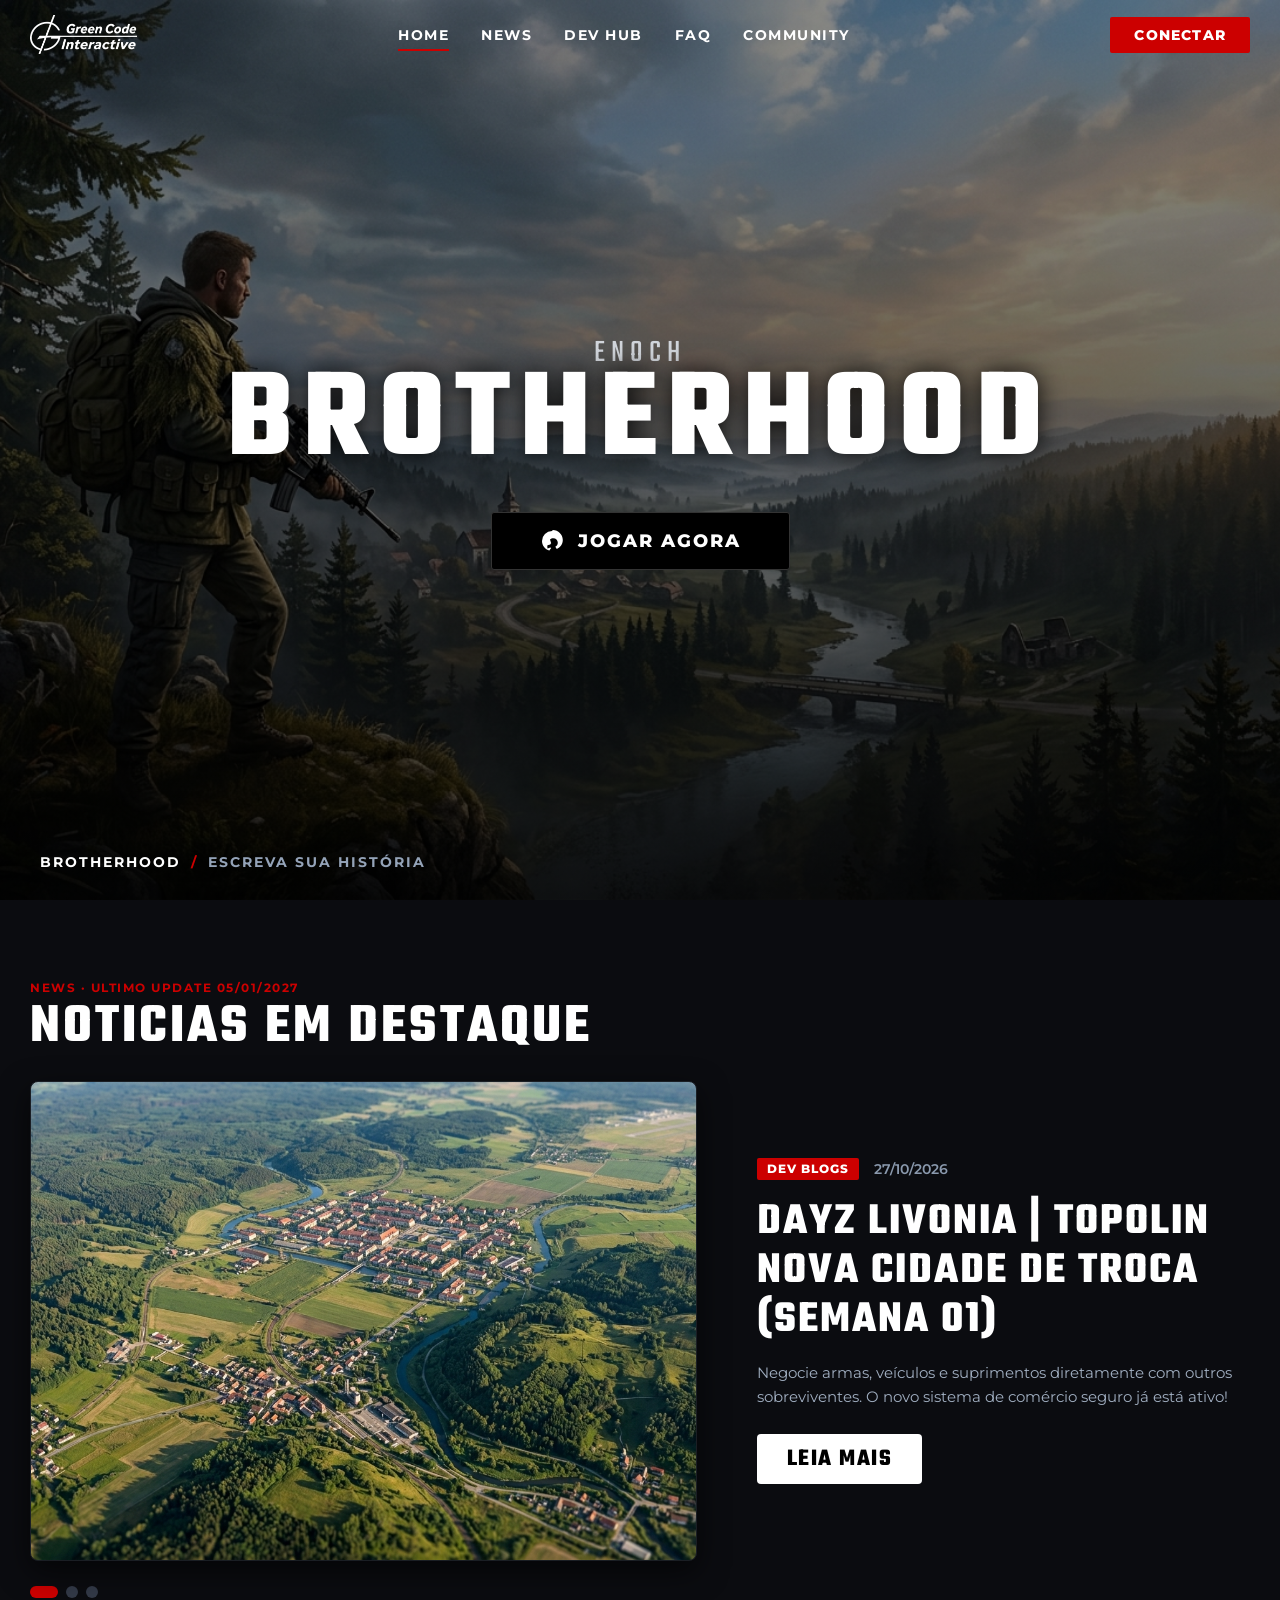
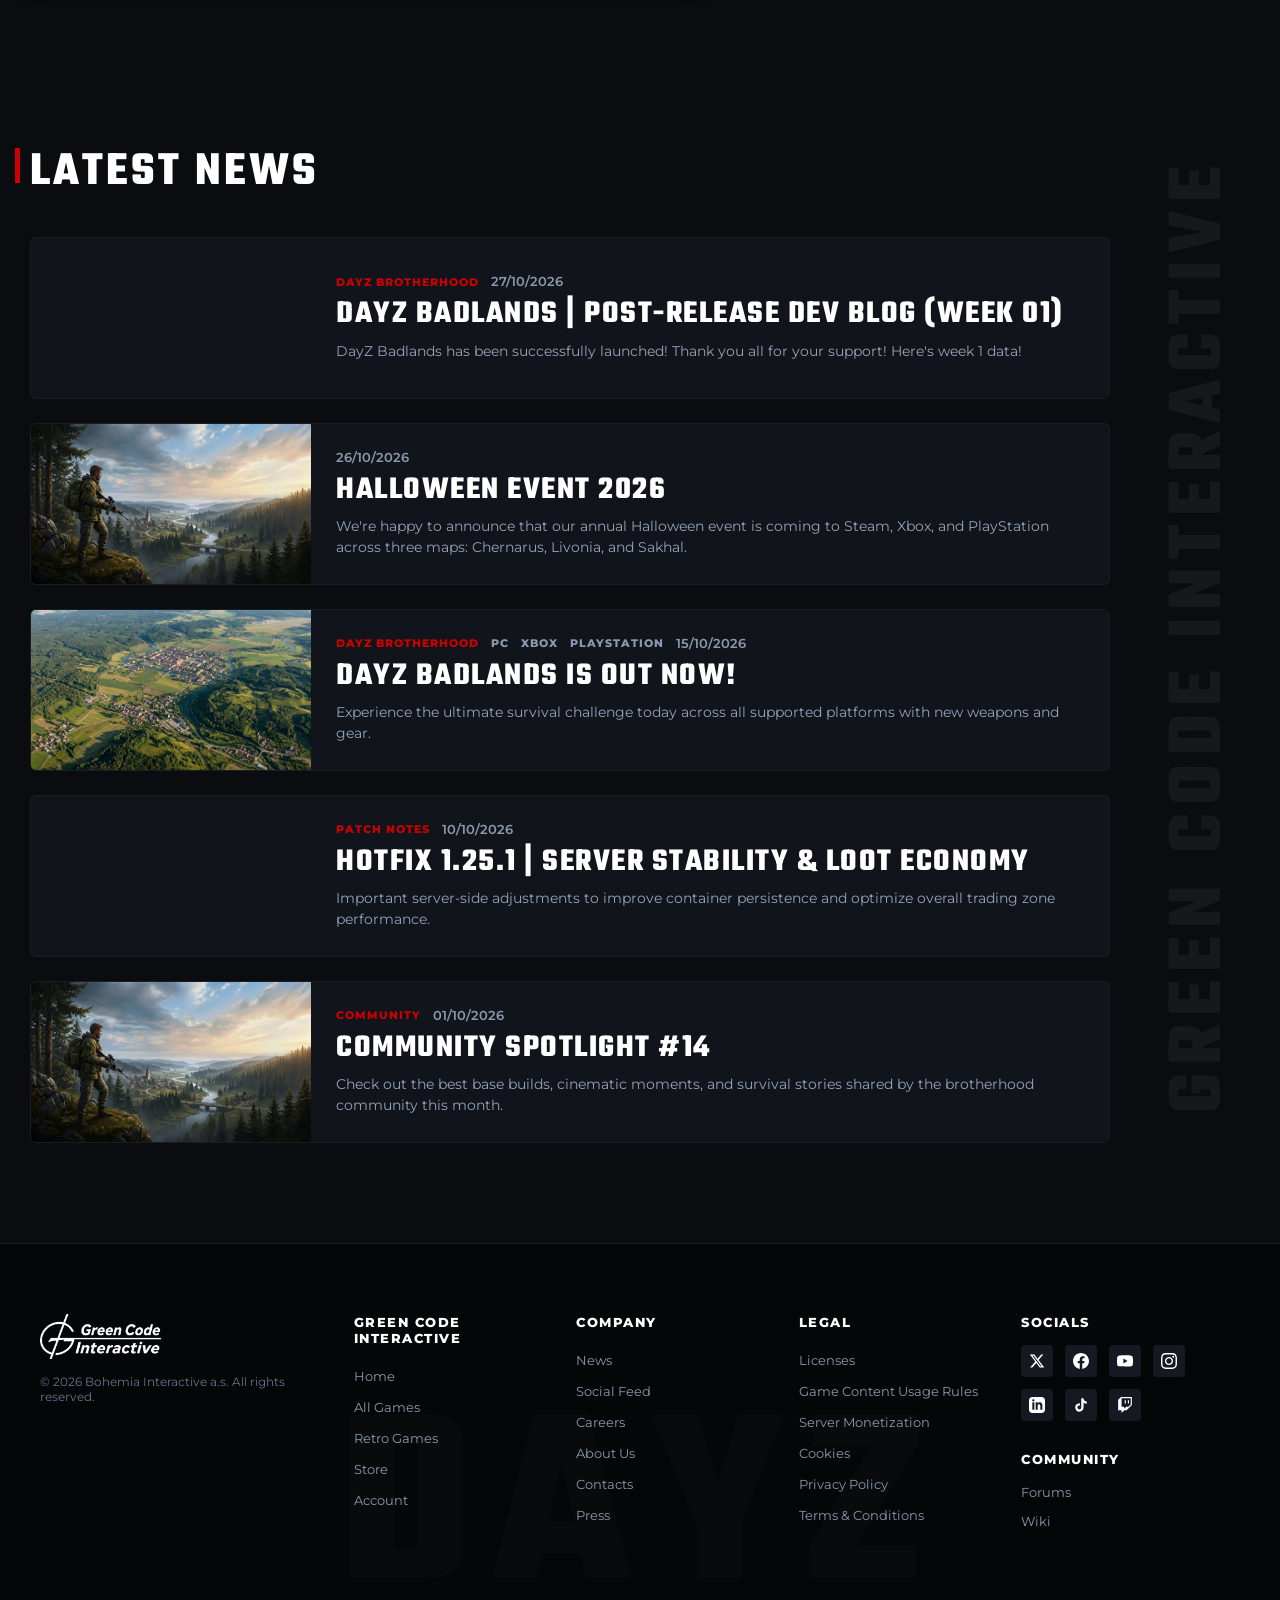
==== index.html @ 4603dbe8 "feat: estrutura inicial do site da Green Code Interactive" ====
<!DOCTYPE html>
<html lang="pt-BR">
<head>
    <meta charset="UTF-8">
    <meta name="viewport" content="width=device-width, initial-scale=1.0">
    <title>Green Code Interactive - Modern DayZ Experience</title>
    <!-- Fontes Google -->
    <link rel="preconnect" href="https://fonts.googleapis.com">
    <link rel="preconnect" href="https://fonts.gstatic.com" crossorigin>
    <link href="https://fonts.googleapis.com/css2?family=Teko:wght@500;700&family=Montserrat:wght@600;700;800&display=swap" rel="stylesheet">
    
    <!-- CSS Principal -->
    <link rel="stylesheet" href="style.css">
    
    <!-- Script da Navbar -->
    <script src="navbar.js" defer></script>
</head>
<body>

    <!-- Navbar Fixa Transparente no Topo -->
    <header class="main-header" id="navbar">
        <div class="header-container">
            <!-- Esquerda: Logo da Green Code -->
            <div class="header-brand">
                <a href="index.html">
                    <img src="assets/logo.png" alt="Green Code Interactive" class="nav-logo">
                </a>
            </div>

            <!-- Centro: Links de Navegação -->
            <nav class="header-nav">
                <ul class="nav-menu">
                    <li><a href="index.html" class="active">HOME</a></li>
                    <li><a href="#news">NEWS</a></li>
                    <li><a href="#devhub">DEV HUB</a></li>
                    <li><a href="#faq">FAQ</a></li>
                    <li><a href="#community">COMMUNITY</a></li>
                </ul>
            </nav>

            <!-- Direita: Botão Principal de Ação -->
            <div class="header-action">
                <a href="#connect" class="btn-top-buy">CONECTAR</a>
            </div>
        </div>
    </header>

    <!-- Hero Section Principal -->
    <section class="hero-section">
        <div class="hero-overlay"></div>
        
        <div class="hero-container-content">
            <!-- Título / Marca Central do Servidor -->
            <div class="hero-branding-center">
                <span class="hero-sub">ENOCH</span>
                <h1 class="hero-main-title">BROTHERHOOD</h1>
            </div>

            <!-- Botão de Conectar Central com Ícone da Steam/Discord -->
            <div class="hero-action-center">
                <a href="https://discord.gg" target="_blank" class="btn-hero-connect">
                    <svg class="steam-icon" viewBox="0 0 24 24">
                        <path d="M12 2A10 10 0 0 0 2 12c0 4.6 3.1 8.5 7.4 9.6l1.8-2.5c-.3-.1-.6-.3-.9-.5l-2.7.8c-.2-.6-.3-1.2-.3-1.8 0-.4.1-.9.2-1.3l2.8-.8c.2-.5.5-.9.9-1.2l-1.2-3.8c.8-.8 2-1.3 3.3-1.3 2.5 0 4.5 2 4.5 4.5 0 1.8-1 3.3-2.5 4.1l1.5 2.2c3.5-1.5 6-5 6-9 0-5.5-4.5-10-10-10z"/>
                    </svg>
                    JOGAR AGORA
                </a>
            </div>
        </div>

        <!-- Rodapé do Banner com Slogan -->
        <div class="hero-footer-bar">
            <div class="brand-tagline">
                <span class="tag-title">BROTHERHOOD</span>
                <span class="tag-slash">/</span>
                <span class="tag-desc">ESCREVA SUA HISTÓRIA</span>
            </div>
        </div>
    </section>

    <!-- Seção Featured News (Notícias em Destaque) -->
    <section class="featured-news-section" id="news">
        <div class="featured-news-container">
            <!-- Cabeçalho da Seção -->
            <div class="news-section-header">
                <span class="news-sub-tag">NEWS · ULTIMO UPDATE 05/01/2027</span>
                <h2 class="news-main-heading">NOTICIAS EM DESTAQUE</h2>
            </div>

            <!-- Grid do Card Principal -->
            <div class="featured-card-wrapper">
                <!-- Imagem em Destaque (Esquerda) limpa, sem botões de setas -->
                <div class="featured-media-card" style="background-image: url('assets/topolin.jpg');"></div>

                <!-- Detalhes do Post (Lado Direito) -->
                <div class="featured-info-card">
                    <div class="info-meta">
                        <span class="category-badge">DEV BLOGS</span>
                        <span class="post-date">27/10/2026</span>
                    </div>

                    <h3 class="post-title">DAYZ LIVONIA | TOPOLIN NOVA CIDADE DE TROCA (SEMANA 01)</h3>
                    
                    <p class="post-excerpt">
                        Negocie armas, veículos e suprimentos diretamente com outros sobreviventes. O novo sistema de comércio seguro já está ativo!
                    </p>

                    <a href="#" class="btn-read-more">LEIA MAIS</a>
                </div>
            </div>

            <!-- Paginação do Carrossel (Dots) -->
            <div class="carousel-dots">
                <span class="dot active"></span>
                <span class="dot"></span>
                <span class="dot"></span>
            </div>
        </div>
    </section>

    <!-- Seção Latest News (5 Updates com Título Lateral) -->
    <section class="latest-news-section">
        <div class="latest-news-layout">
            <!-- Coluna Esquerda: Lista de 5 Updates -->
            <div class="latest-news-content">
                <h2 class="latest-news-heading">LATEST NEWS</h2>

                <div class="updates-list">
                    <!-- Update 1 -->
                    <div class="update-card">
                        <div class="update-thumb" style="background-image: url('assets/news-featured.jpg');"></div>
                        <div class="update-info">
                            <div class="update-meta-top">
                                <span class="update-tag red">DAYZ BROTHERHOOD</span>
                                <span class="update-date">27/10/2026</span>
                            </div>
                            <h3 class="update-title">DAYZ BADLANDS | POST-RELEASE DEV BLOG (WEEK 01)</h3>
                            <p class="update-desc">DayZ Badlands has been successfully launched! Thank you all for your support! Here's week 1 data!</p>
                        </div>
                    </div>

                    <!-- Update 2 -->
                    <div class="update-card">
                        <div class="update-thumb" style="background-image: url('assets/enoch.jpg');"></div>
                        <div class="update-info">
                            <div class="update-meta-top">
                                <span class="update-date">26/10/2026</span>
                            </div>
                            <h3 class="update-title">HALLOWEEN EVENT 2026</h3>
                            <p class="update-desc">We're happy to announce that our annual Halloween event is coming to Steam, Xbox, and PlayStation across three maps: Chernarus, Livonia, and Sakhal.</p>
                        </div>
                    </div>

                    <!-- Update 3 -->
                    <div class="update-card">
                        <div class="update-thumb" style="background-image: url('assets/topolin.jpg');"></div>
                        <div class="update-info">
                            <div class="update-meta-top">
                                <span class="update-tag red">DAYZ BROTHERHOOD</span>
                                <span class="update-tag">PC</span>
                                <span class="update-tag">XBOX</span>
                                <span class="update-tag">PLAYSTATION</span>
                                <span class="update-date">15/10/2026</span>
                            </div>
                            <h3 class="update-title">DAYZ BADLANDS IS OUT NOW!</h3>
                            <p class="update-desc">Experience the ultimate survival challenge today across all supported platforms with new weapons and gear.</p>
                        </div>
                    </div>

                    <!-- Update 4 -->
                    <div class="update-card">
                        <div class="update-thumb" style="background-image: url('assets/news-featured.jpg');"></div>
                        <div class="update-info">
                            <div class="update-meta-top">
                                <span class="update-tag red">PATCH NOTES</span>
                                <span class="update-date">10/10/2026</span>
                            </div>
                            <h3 class="update-title">HOTFIX 1.25.1 | SERVER STABILITY & LOOT ECONOMY</h3>
                            <p class="update-desc">Important server-side adjustments to improve container persistence and optimize overall trading zone performance.</p>
                        </div>
                    </div>

                    <!-- Update 5 -->
                    <div class="update-card">
                        <div class="update-thumb" style="background-image: url('assets/enoch.jpg');"></div>
                        <div class="update-info">
                            <div class="update-meta-top">
                                <span class="update-tag red">COMMUNITY</span>
                                <span class="update-date">01/10/2026</span>
                            </div>
                            <h3 class="update-title">COMMUNITY SPOTLIGHT #14</h3>
                            <p class="update-desc">Check out the best base builds, cinematic moments, and survival stories shared by the brotherhood community this month.</p>
                        </div>
                    </div>
                </div>
            </div>

            <!-- Coluna Direita: Título Vertical "DAYZ NEWS" -->
            <div class="latest-news-sidebar">
                <span class="vertical-title">GREEN CODE INTERACTIVE</span>
            </div>
        </div>
    </section>

    <!-- Rodapé (Footer) -->
    <footer class="site-footer">
        <div class="footer-container">
            <!-- Esquerda: Logo da Green Code / Copyright / UE -->
            <div class="footer-brand-col">
                <div class="footer-logo-wrap">
                    <a href="index.html">
                        <img src="assets/logo.png" alt="Green Code Interactive" class="footer-logo">
                    </a>
                </div>
                <p class="footer-copyright">© 2026 Bohemia Interactive a.s. All rights reserved.</p>
                
                
            </div>

            <!-- Colunas de Links -->
            <div class="footer-links-col">
                <h4>GREEN CODE INTERACTIVE</h4>
                <ul>
                    <li><a href="#">Home</a></li>
                    <li><a href="#">All Games</a></li>
                    <li><a href="#">Retro Games</a></li>
                    <li><a href="#">Store</a></li>
                    <li><a href="#">Account</a></li>
                </ul>
            </div>

            <div class="footer-links-col">
                <h4>COMPANY</h4>
                <ul>
                    <li><a href="#">News</a></li>
                    <li><a href="#">Social Feed</a></li>
                    <li><a href="#">Careers</a></li>
                    <li><a href="#">About Us</a></li>
                    <li><a href="#">Contacts</a></li>
                    <li><a href="#">Press</a></li>
                </ul>
            </div>

            <div class="footer-links-col">
                <h4>LEGAL</h4>
                <ul>
                    <li><a href="#">Licenses</a></li>
                    <li><a href="#">Game Content Usage Rules</a></li>
                    <li><a href="#">Server Monetization</a></li>
                    <li><a href="#">Cookies</a></li>
                    <li><a href="#">Privacy Policy</a></li>
                    <li><a href="#">Terms & Conditions</a></li>
                </ul>
            </div>

            <!-- Coluna Direita: Redes Sociais e Comunidade -->
            <div class="footer-social-col">
                <div class="social-group">
                    <h4>SOCIALS</h4>
                    <div class="social-icons">
                        <!-- X / Twitter -->
                        <a href="#" aria-label="X"><svg viewBox="0 0 24 24"><path d="M18.244 2.25h3.308l-7.227 8.26 8.502 11.24H16.17l-5.214-6.817L4.99 21.75H1.68l7.73-8.835L1.254 2.25H8.08l4.713 6.231zm-1.161 17.52h1.833L7.084 4.126H5.117z"/></svg></a>
                        <!-- Facebook -->
                        <a href="#" aria-label="Facebook"><svg viewBox="0 0 24 24"><path d="M24 12.073c0-6.627-5.373-12-12-12s-12 5.373-12 12c0 5.99 4.388 10.954 10.125 11.854v-8.385H7.078v-3.47h3.047V9.43c0-3.007 1.792-4.669 4.533-4.669 1.312 0 2.686.235 2.686.235v2.953H15.83c-1.491 0-1.956.925-1.956 1.874v2.25h3.328l-.532 3.47h-2.796v8.385C19.612 23.027 24 18.062 24 12.073z"/></svg></a>
                        <!-- YouTube -->
                        <a href="#" aria-label="YouTube"><svg viewBox="0 0 24 24"><path d="M23.498 6.186a3.016 3.016 0 0 0-2.122-2.136C19.505 3.545 12 3.545 12 3.545s-7.505 0-9.377.505A3.017 3.017 0 0 0 .502 6.186C0 8.07 0 12 0 12s0 3.93.502 5.814a3.016 3.016 0 0 0 2.122 2.136c1.871.505 9.376.505 9.376.505s7.505 0 9.377-.505a3.015 3.015 0 0 0 2.122-2.136C24 15.93 24 12 24 12s0-3.93-.502-5.814zM9.545 15.568V8.432L15.818 12l-6.273 3.568z"/></svg></a>
                        <!-- Instagram -->
                        <a href="#" aria-label="Instagram"><svg viewBox="0 0 24 24"><path d="M12 2.163c3.204 0 3.584.012 4.85.07 3.252.148 4.771 1.691 4.919 4.919.058 1.265.069 1.645.069 4.849 0 3.205-.012 3.584-.069 4.849-.149 3.225-1.664 4.771-4.919 4.919-1.266.058-1.644.07-4.85.07-3.204 0-3.584-.012-4.849-.07-3.26-.149-4.771-1.699-4.919-4.92-.058-1.265-.07-1.644-.07-4.849 0-3.204.013-3.583.07-4.849.149-3.227 1.664-4.771 4.919-4.919 1.266-.057 1.645-.069 4.849-.069zm0-2.163c-3.259 0-3.667.014-4.947.072-4.358.2-6.78 2.618-6.98 6.98-.059 1.281-.073 1.689-.073 4.948 0 3.259.014 3.668.072 4.948.2 4.358 2.618 6.78 6.98 6.98 1.281.058 1.689.072 4.948.072 3.259 0 3.668-.014 4.948-.072 4.354-.2 6.782-2.618 6.979-6.98.059-1.28.073-1.689.073-4.948 0-3.259-.014-3.667-.072-4.947-.196-4.354-2.617-6.78-6.979-6.98-1.281-.059-1.69-.073-4.949-.073zm0 5.838c-3.403 0-6.162 2.759-6.162 6.162s2.759 6.163 6.162 6.163 6.162-2.759 6.162-6.163c0-3.403-2.759-6.162-6.162-6.162zm0 10.162c-2.209 0-4-1.79-4-4 0-2.209 1.791-4 4-4s4 1.791 4 4c0 2.21-1.791 4-4 4zm6.406-11.845c-.796 0-1.441.645-1.441 1.44s.645 1.44 1.441 1.44c.795 0 1.439-.645 1.439-1.44s-.644-1.44-1.439-1.44z"/></svg></a>
                        <!-- LinkedIn -->
                        <a href="#" aria-label="LinkedIn"><svg viewBox="0 0 24 24"><path d="M19 0h-14c-2.761 0-5 2.239-5 5v14c0 2.761 2.239 5 5 5h14c2.762 0 5-2.239 5-5v-14c0-2.761-2.238-5-5-5zm-11 19h-3v-11h3v11zm-1.5-12.268c-.966 0-1.75-.79-1.75-1.764s.784-1.764 1.75-1.764 1.75.79 1.75 1.764-.783 1.764-1.75 1.764zm13.5 12.268h-3v-5.604c0-3.368-4-3.113-4 0v5.604h-3v-11h3v1.765c1.396-2.586 7-2.777 7 2.476v6.759z"/></svg></a>
                        <!-- TikTok -->
                        <a href="#" aria-label="TikTok"><svg viewBox="0 0 24 24"><path d="M19.59 6.69a4.83 4.83 0 0 1-3.77-4.25V2h-3.45v13.67a2.89 2.89 0 0 1-5.2 1.74 2.89 2.89 0 0 1 2.31-4.64 2.93 2.93 0 0 1 .88.13V9.4a6.84 6.84 0 0 0-1-.05A6.33 6.33 0 0 0 5 20.1a6.34 6.34 0 0 0 10.86-4.43v-7a8.16 8.16 0 0 0 4.77 1.52v-3.4a4.85 4.85 0 0 1-1-.1z"/></svg></a>
                        <!-- Twitch -->
                        <a href="#" aria-label="Twitch"><svg viewBox="0 0 24 24"><path d="M11.571 4.714h1.715v5.143H11.57zm4.714 0H18v5.143h-1.714zM6 0L1.714 4.286v15.428h5.143V24l4.286-4.286h3.428L22.286 12V0zm14.571 11.143l-3.428 3.428h-3.428l-3 3v-3H6.857V1.714h13.714Z"/></svg></a>
                    </div>
                </div>

                <div class="community-group">
                    <h4>COMMUNITY</h4>
                    <ul>
                        <li><a href="#">Forums</a></li>
                        <li><a href="#">Wiki</a></li>
                    </ul>
                </div>
            </div>
        </div>

        <!-- Marca d'água grande "DAYZ" ao fundo do footer -->
        <div class="footer-dayz-watermark">DAYZ</div>
    </footer>

</body>
</html>
---- style.css ----
* {
    margin: 0;
    padding: 0;
    box-sizing: border-box;
}

body, html {
    width: 100%;
    min-height: 100vh;
    font-family: 'Montserrat', sans-serif;
    background-color: #0b0c10;
    color: #ffffff;
    scroll-behavior: smooth;
}

/* --- NAVBAR FIXA NO TOPO --- */
.main-header {
    position: fixed;
    top: 0;
    left: 0;
    width: 100%;
    height: 70px;
    z-index: 1000;
    background-color: transparent;
    border-bottom: 1px solid transparent;
    transition: background-color 0.3s ease, box-shadow 0.3s ease, border-color 0.3s ease;
}

.main-header.scrolled {
    background-color: #0b0c10 !important;
    box-shadow: 0 4px 20px rgba(0, 0, 0, 0.9);
    border-bottom-color: #1a1e24;
}

.header-container {
    max-width: 1650px;
    height: 100%;
    margin: 0 auto;
    padding: 0 30px;
    display: flex;
    justify-content: space-between;
    align-items: center;
}

.header-brand .nav-logo {
    height: 40px;
    width: auto;
    object-fit: contain;
    filter: brightness(0) invert(1);
    display: block;
}

.header-nav .nav-menu {
    display: flex;
    align-items: center;
    gap: 32px;
    list-style: none;
}

.header-nav a {
    color: #ffffff;
    text-decoration: none;
    font-size: 0.85rem;
    font-weight: 700;
    letter-spacing: 1.5px;
    text-transform: uppercase;
    position: relative;
    padding: 8px 0;
    transition: opacity 0.2s ease;
}

.header-nav a::after {
    content: '';
    position: absolute;
    bottom: 0;
    left: 0;
    width: 100%;
    height: 2px;
    background-color: #cc0000;
    transform: scaleX(0);
    transform-origin: left center;
    transition: transform 0.3s cubic-bezier(0.25, 1, 0.5, 1);
}

.header-nav a:hover::after,
.header-nav a.active::after {
    transform: scaleX(1);
}

.header-nav a:hover {
    opacity: 0.85;
}

.btn-top-buy {
    background-color: #cc0000;
    color: #ffffff;
    padding: 10px 24px;
    font-size: 0.85rem;
    font-weight: 800;
    letter-spacing: 1.2px;
    text-decoration: none;
    border-radius: 2px;
    display: inline-block;
    transition: background-color 0.2s ease, transform 0.2s ease;
}

.btn-top-buy:hover {
    background-color: #990000;
    transform: translateY(-1px);
}

/* --- HERO SECTION --- */
.hero-section {
    position: relative;
    width: 100vw;
    height: 100vh;
    background: url('assets/enoch.jpg') no-repeat center center/cover;
    display: flex;
    flex-direction: column;
    justify-content: center;
    align-items: center;
}

.hero-overlay {
    position: absolute;
    top: 0;
    left: 0;
    width: 100%;
    height: 100%;
    background: linear-gradient(to bottom, rgba(0, 0, 0, 0.4) 0%, rgba(0, 0, 0, 0.75) 100%);
    z-index: 1;
}

.hero-container-content {
    position: relative;
    z-index: 10;
    text-align: center;
    display: flex;
    flex-direction: column;
    align-items: center;
    gap: 30px;
}

.hero-sub {
    font-family: 'Teko', sans-serif;
    font-size: 2rem;
    letter-spacing: 6px;
    color: #d1d5db;
    display: block;
    margin-bottom: -10px;
}

.hero-main-title {
    font-family: 'Teko', sans-serif;
    font-size: 8rem;
    font-weight: 700;
    letter-spacing: 10px;
    text-transform: uppercase;
    color: #ffffff;
    text-shadow: 0 0 25px rgba(0, 0, 0, 0.9);
    line-height: 0.9;
}

.btn-hero-connect {
    display: inline-flex;
    align-items: center;
    gap: 14px;
    background-color: #000000;
    color: #ffffff;
    font-family: 'Montserrat', sans-serif;
    font-size: 1.1rem;
    font-weight: 800;
    letter-spacing: 2px;
    padding: 16px 48px;
    border: 1px solid #333333;
    border-radius: 3px;
    text-decoration: none;
    transition: all 0.3s ease;
}

.btn-hero-connect:hover {
    background-color: #111111;
    border-color: #cc0000;
    transform: translateY(-2px);
    box-shadow: 0 5px 20px rgba(204, 0, 0, 0.3);
}

.steam-icon {
    width: 24px;
    height: 24px;
    fill: #ffffff;
}

.hero-footer-bar {
    position: absolute;
    bottom: 30px;
    left: 40px;
    z-index: 10;
}

.brand-tagline {
    display: flex;
    align-items: center;
    gap: 10px;
    font-size: 0.85rem;
    font-weight: 700;
    letter-spacing: 2px;
}

.tag-title {
    color: #ffffff;
}

.tag-slash {
    color: #cc0000;
}

.tag-desc {
    color: #94a3b8;
}

/* --- FEATURED NEWS SECTION --- */
.featured-news-section {
    background-color: #0b0c10;
    padding: 80px 30px;
}

.featured-news-container {
    max-width: 1600px;
    margin: 0 auto;
}

.news-section-header {
    margin-bottom: 25px;
}

.news-sub-tag {
    color: #cc0000;
    font-size: 0.78rem;
    font-weight: 700;
    letter-spacing: 1.5px;
    text-transform: uppercase;
    display: block;
    margin-bottom: 5px;
}

.news-main-heading {
    font-family: 'Teko', sans-serif;
    font-size: 3.5rem;
    font-weight: 700;
    letter-spacing: 3px;
    color: #ffffff;
    line-height: 1;
    text-transform: uppercase;
}

.featured-card-wrapper {
    display: grid;
    grid-template-columns: 1.3fr 1fr;
    gap: 40px;
    align-items: center;
    position: relative;
}

.featured-media-card {
    position: relative;
    width: 100%;
    height: 480px;
    background-size: cover;
    background-position: center;
    border-radius: 8px;
    overflow: hidden;
    box-shadow: 0 10px 30px rgba(0, 0, 0, 0.6);
    border: 1px solid #1a1e24;
}

.carousel-dots {
    display: flex;
    align-items: center;
    gap: 8px;
    margin-top: 25px;
}

.carousel-dots .dot {
    width: 12px;
    height: 12px;
    border-radius: 50%;
    background-color: #333a48;
    transition: all 0.3s ease;
    cursor: pointer;
}

.carousel-dots .dot.active {
    width: 28px;
    border-radius: 6px;
    background-color: #cc0000;
}

.featured-info-card {
    display: flex;
    flex-direction: column;
    justify-content: center;
    padding-left: 20px;
}

.info-meta {
    display: flex;
    align-items: center;
    gap: 15px;
    margin-bottom: 18px;
}

.category-badge {
    background-color: #cc0000;
    color: #ffffff;
    font-size: 0.72rem;
    font-weight: 800;
    padding: 4px 10px;
    letter-spacing: 1px;
    border-radius: 2px;
    text-transform: uppercase;
}

.post-date {
    color: #8a99ad;
    font-size: 0.85rem;
    font-weight: 600;
}

.post-title {
    font-family: 'Teko', sans-serif;
    font-size: 2.8rem;
    font-weight: 700;
    line-height: 1.1;
    letter-spacing: 2px;
    color: #ffffff;
    margin-bottom: 15px;
    text-transform: uppercase;
}

.post-excerpt {
    font-size: 0.95rem;
    color: #a0aec0;
    line-height: 1.6;
    margin-bottom: 25px;
    max-width: 500px;
}

.btn-read-more {
    display: inline-block;
    align-self: flex-start;
    background-color: #ffffff;
    color: #000000;
    font-family: 'Teko', sans-serif;
    font-size: 1.5rem;
    font-weight: 700;
    letter-spacing: 1.5px;
    padding: 8px 30px;
    text-decoration: none;
    border-radius: 4px;
    transition: background-color 0.2s ease, transform 0.2s ease;
}

.btn-read-more:hover {
    background-color: #e2e8f0;
    transform: translateY(-2px);
}

/* --- LATEST NEWS SECTION (5 UPDATES) --- */
.latest-news-section {
    background-color: #0b0c10;
    padding: 60px 30px 100px 30px;
}

.latest-news-layout {
    max-width: 1600px;
    margin: 0 auto;
    display: grid;
    grid-template-columns: 1fr 100px;
    gap: 40px;
    align-items: start;
}

.latest-news-heading {
    font-family: 'Teko', sans-serif;
    font-size: 3rem;
    font-weight: 700;
    letter-spacing: 3px;
    color: #ffffff;
    text-transform: uppercase;
    margin-bottom: 30px;
    position: relative;
}

.latest-news-heading::before {
    content: '';
    position: absolute;
    left: -15px;
    top: 10px;
    width: 5px;
    height: 35px;
    background-color: #cc0000;
}

.updates-list {
    display: flex;
    flex-direction: column;
    gap: 24px;
}

.update-card {
    display: grid;
    grid-template-columns: 280px 1fr;
    gap: 25px;
    background-color: #12141c;
    border: 1px solid #1a1e24;
    border-radius: 6px;
    overflow: hidden;
    transition: border-color 0.2s ease, transform 0.2s ease;
}

.update-card:hover {
    border-color: #cc0000;
    transform: translateX(4px);
}

.update-thumb {
    width: 100%;
    height: 160px;
    background-size: cover;
    background-position: center;
}

.update-info {
    padding: 20px 20px 20px 0;
    display: flex;
    flex-direction: column;
    justify-content: center;
}

.update-meta-top {
    display: flex;
    align-items: center;
    gap: 12px;
    margin-bottom: 8px;
    flex-wrap: wrap;
}

.update-tag {
    font-size: 0.68rem;
    font-weight: 800;
    letter-spacing: 1px;
    text-transform: uppercase;
    color: #8a99ad;
}

.update-tag.red {
    color: #cc0000;
}

.update-date {
    font-size: 0.8rem;
    color: #8a99ad;
    font-weight: 600;
}

.update-title {
    font-family: 'Teko', sans-serif;
    font-size: 2rem;
    font-weight: 700;
    letter-spacing: 1.5px;
    color: #ffffff;
    line-height: 1.1;
    margin-bottom: 8px;
    text-transform: uppercase;
}

.update-desc {
    font-size: 0.88rem;
    color: #94a3b8;
    line-height: 1.5;
    max-width: 800px;
}

.latest-news-sidebar {
    display: flex;
    justify-content: center;
    align-items: flex-start;
    padding-top: 20px;
}

.vertical-title {
    writing-mode: vertical-rl;
    transform: rotate(180deg);
    font-family: 'Teko', sans-serif;
    font-size: 5rem;
    font-weight: 700;
    letter-spacing: 8px;
    color: rgba(255, 255, 255, 0.05);
    text-transform: uppercase;
    white-space: nowrap;
    user-select: none;
}

/* --- FOOTER --- */
.site-footer {
    position: relative;
    background-color: #050608;
    border-top: 1px solid #1a1e24;
    padding: 70px 40px 100px 40px;
    overflow: hidden;
}

.footer-container {
    max-width: 1650px;
    margin: 0 auto;
    display: grid;
    grid-template-columns: 1.5fr 1fr 1fr 1fr 1.2fr;
    gap: 40px;
    position: relative;
    z-index: 2;
}

.footer-logo-wrap {
    margin-bottom: 15px;
}

.footer-logo {
    height: 45px;
    width: auto;
    object-fit: contain;
    filter: brightness(0) invert(1);
    display: block;
}

.footer-copyright {
    font-size: 0.78rem;
    color: #64748b;
    margin-bottom: 25px;
}

.footer-eu-badge {
    display: inline-flex;
    flex-direction: column;
    gap: 4px;
    background-color: #0f172a;
    border: 1px solid #1e293b;
    padding: 10px 14px;
    border-radius: 4px;
}

.eu-stars {
    color: #eab308;
    font-size: 0.7rem;
    letter-spacing: 2px;
}

.eu-text {
    font-size: 0.68rem;
    color: #94a3b8;
    font-weight: 600;
}

.footer-links-col h4 {
    font-family: 'Montserrat', sans-serif;
    font-size: 0.82rem;
    font-weight: 800;
    letter-spacing: 1.5px;
    color: #ffffff;
    margin-bottom: 20px;
}

.footer-links-col ul {
    list-style: none;
    display: flex;
    flex-direction: column;
    gap: 12px;
}

.footer-links-col ul li a,
.community-group ul li a {
    color: #8a99ad;
    text-decoration: none;
    font-size: 0.82rem;
    transition: color 0.2s ease;
}

.footer-links-col ul li a:hover,
.community-group ul li a:hover {
    color: #ffffff;
}

.footer-social-col {
    display: flex;
    flex-direction: column;
    gap: 30px;
}

.social-group h4,
.community-group h4 {
    font-family: 'Montserrat', sans-serif;
    font-size: 0.82rem;
    font-weight: 800;
    letter-spacing: 1.5px;
    color: #ffffff;
    margin-bottom: 15px;
}

.social-icons {
    display: grid;
    grid-template-columns: repeat(4, 32px);
    gap: 12px;
}

.social-icons a {
    width: 32px;
    height: 32px;
    background-color: #161922;
    border-radius: 4px;
    display: flex;
    align-items: center;
    justify-content: center;
    transition: background-color 0.2s ease, transform 0.2s ease;
}

.social-icons a:hover {
    background-color: #cc0000;
    transform: translateY(-2px);
}

.social-icons svg {
    width: 16px;
    height: 16px;
    fill: #ffffff;
}

.community-group ul {
    list-style: none;
    display: flex;
    flex-direction: column;
    gap: 10px;
}

/* Marca d'água grande "DAYZ" no rodapé (posicionada mais abaixo) */
.footer-dayz-watermark {
    position: absolute;
    bottom: -70px;
    left: 50%;
    transform: translateX(-50%);
    font-family: 'Teko', sans-serif;
    font-size: 16rem;
    font-weight: 700;
    color: rgba(255, 255, 255, 0.02);
    letter-spacing: 20px;
    white-space: nowrap;
    z-index: 1;
    pointer-events: none;
    user-select: none;
}

/* Responsividade do Footer */
@media (max-width: 1200px) {
    .footer-container {
        grid-template-columns: 1fr 1fr 1fr;
    }
}

@media (max-width: 768px) {
    .footer-container {
        grid-template-columns: 1fr;
        gap: 30px;
    }
}
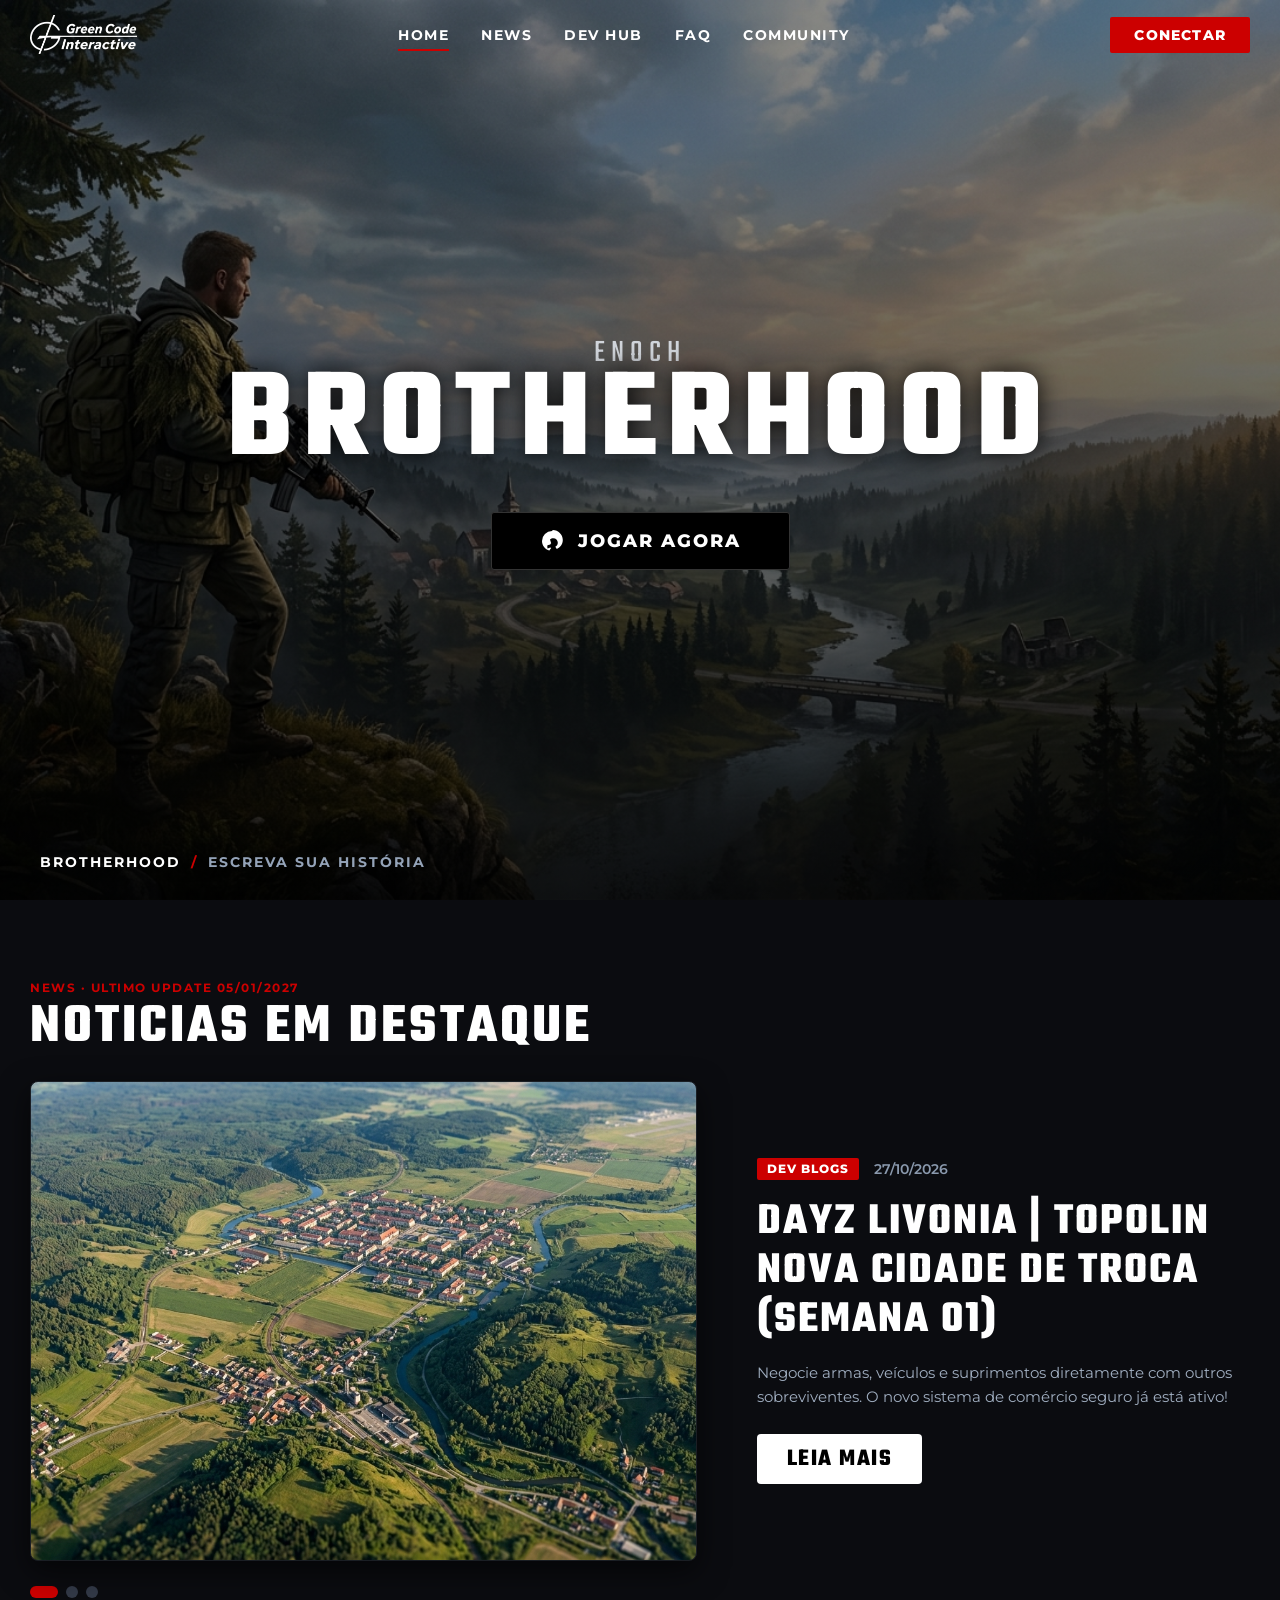
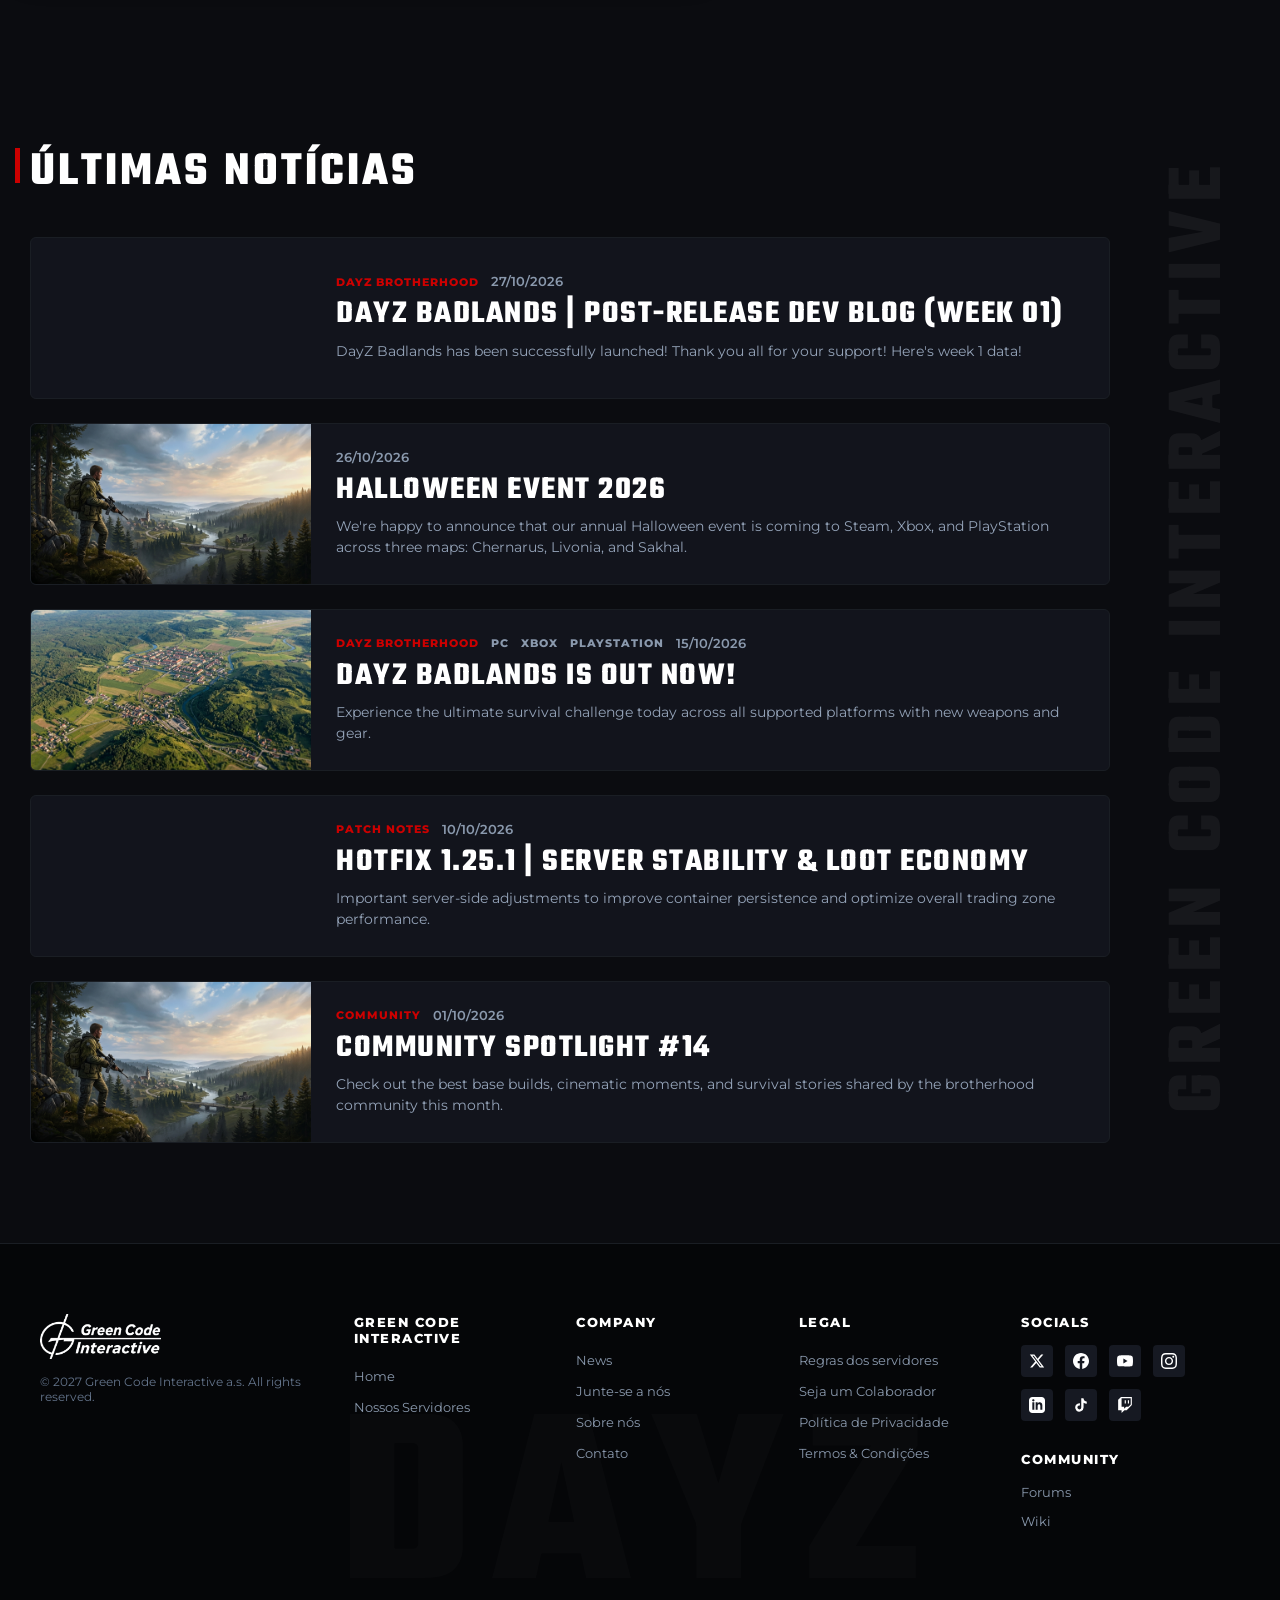
==== commit b52a0e80: "feat: adiciona pagina de noticias news.html com hero e ajusta links de navegacao" ====
--- a/index.html
+++ b/index.html
@@ -31,7 +31,7 @@
             <nav class="header-nav">
                 <ul class="nav-menu">
                     <li><a href="index.html" class="active">HOME</a></li>
-                    <li><a href="#news">NEWS</a></li>
+                    <li><a href="news.html">NEWS</a></li>
                     <li><a href="#devhub">DEV HUB</a></li>
                     <li><a href="#faq">FAQ</a></li>
                     <li><a href="#community">COMMUNITY</a></li>
@@ -104,7 +104,7 @@
                         Negocie armas, veículos e suprimentos diretamente com outros sobreviventes. O novo sistema de comércio seguro já está ativo!
                     </p>
 
-                    <a href="#" class="btn-read-more">LEIA MAIS</a>
+                    <a href="news.html" class="btn-read-more">LEIA MAIS</a>
                 </div>
             </div>
 
@@ -122,7 +122,7 @@
         <div class="latest-news-layout">
             <!-- Coluna Esquerda: Lista de 5 Updates -->
             <div class="latest-news-content">
-                <h2 class="latest-news-heading">LATEST NEWS</h2>
+                <h2 class="latest-news-heading">ÚLTIMAS NOTÍCIAS</h2>
 
                 <div class="updates-list">
                     <!-- Update 1 -->
@@ -204,72 +204,53 @@
     <!-- Rodapé (Footer) -->
     <footer class="site-footer">
         <div class="footer-container">
-            <!-- Esquerda: Logo da Green Code / Copyright / UE -->
             <div class="footer-brand-col">
                 <div class="footer-logo-wrap">
                     <a href="index.html">
                         <img src="assets/logo.png" alt="Green Code Interactive" class="footer-logo">
                     </a>
                 </div>
-                <p class="footer-copyright">© 2026 Bohemia Interactive a.s. All rights reserved.</p>
-                
-                
-            </div>
-
-            <!-- Colunas de Links -->
+                <p class="footer-copyright">© 2027 Green Code Interactive a.s. All rights reserved.</p>
+            </div>
+
             <div class="footer-links-col">
                 <h4>GREEN CODE INTERACTIVE</h4>
                 <ul>
-                    <li><a href="#">Home</a></li>
-                    <li><a href="#">All Games</a></li>
-                    <li><a href="#">Retro Games</a></li>
-                    <li><a href="#">Store</a></li>
-                    <li><a href="#">Account</a></li>
+                    <li><a href="index.html">Home</a></li>
+                    <li><a href="#">Nossos Servidores</a></li>               
                 </ul>
             </div>
 
             <div class="footer-links-col">
                 <h4>COMPANY</h4>
                 <ul>
-                    <li><a href="#">News</a></li>
-                    <li><a href="#">Social Feed</a></li>
-                    <li><a href="#">Careers</a></li>
-                    <li><a href="#">About Us</a></li>
-                    <li><a href="#">Contacts</a></li>
-                    <li><a href="#">Press</a></li>
+                    <li><a href="news.html">News</a></li>
+                    <li><a href="#">Junte-se a nós</a></li>
+                    <li><a href="#">Sobre nós</a></li>
+                    <li><a href="#">Contato</a></li>                    
                 </ul>
             </div>
 
             <div class="footer-links-col">
                 <h4>LEGAL</h4>
                 <ul>
-                    <li><a href="#">Licenses</a></li>
-                    <li><a href="#">Game Content Usage Rules</a></li>
-                    <li><a href="#">Server Monetization</a></li>
-                    <li><a href="#">Cookies</a></li>
-                    <li><a href="#">Privacy Policy</a></li>
-                    <li><a href="#">Terms & Conditions</a></li>
-                </ul>
-            </div>
-
-            <!-- Coluna Direita: Redes Sociais e Comunidade -->
+                    <li><a href="#">Regras dos servidores</a></li>
+                    <li><a href="#">Seja um Colaborador</a></li>
+                    <li><a href="#">Política de Privacidade</a></li>
+                    <li><a href="#">Termos & Condições</a></li>
+                </ul>
+            </div>
+
             <div class="footer-social-col">
                 <div class="social-group">
                     <h4>SOCIALS</h4>
                     <div class="social-icons">
-                        <!-- X / Twitter -->
                         <a href="#" aria-label="X"><svg viewBox="0 0 24 24"><path d="M18.244 2.25h3.308l-7.227 8.26 8.502 11.24H16.17l-5.214-6.817L4.99 21.75H1.68l7.73-8.835L1.254 2.25H8.08l4.713 6.231zm-1.161 17.52h1.833L7.084 4.126H5.117z"/></svg></a>
-                        <!-- Facebook -->
                         <a href="#" aria-label="Facebook"><svg viewBox="0 0 24 24"><path d="M24 12.073c0-6.627-5.373-12-12-12s-12 5.373-12 12c0 5.99 4.388 10.954 10.125 11.854v-8.385H7.078v-3.47h3.047V9.43c0-3.007 1.792-4.669 4.533-4.669 1.312 0 2.686.235 2.686.235v2.953H15.83c-1.491 0-1.956.925-1.956 1.874v2.25h3.328l-.532 3.47h-2.796v8.385C19.612 23.027 24 18.062 24 12.073z"/></svg></a>
-                        <!-- YouTube -->
                         <a href="#" aria-label="YouTube"><svg viewBox="0 0 24 24"><path d="M23.498 6.186a3.016 3.016 0 0 0-2.122-2.136C19.505 3.545 12 3.545 12 3.545s-7.505 0-9.377.505A3.017 3.017 0 0 0 .502 6.186C0 8.07 0 12 0 12s0 3.93.502 5.814a3.016 3.016 0 0 0 2.122 2.136c1.871.505 9.376.505 9.376.505s7.505 0 9.377-.505a3.015 3.015 0 0 0 2.122-2.136C24 15.93 24 12 24 12s0-3.93-.502-5.814zM9.545 15.568V8.432L15.818 12l-6.273 3.568z"/></svg></a>
-                        <!-- Instagram -->
                         <a href="#" aria-label="Instagram"><svg viewBox="0 0 24 24"><path d="M12 2.163c3.204 0 3.584.012 4.85.07 3.252.148 4.771 1.691 4.919 4.919.058 1.265.069 1.645.069 4.849 0 3.205-.012 3.584-.069 4.849-.149 3.225-1.664 4.771-4.919 4.919-1.266.058-1.644.07-4.85.07-3.204 0-3.584-.012-4.849-.07-3.26-.149-4.771-1.699-4.919-4.92-.058-1.265-.07-1.644-.07-4.849 0-3.204.013-3.583.07-4.849.149-3.227 1.664-4.771 4.919-4.919 1.266-.057 1.645-.069 4.849-.069zm0-2.163c-3.259 0-3.667.014-4.947.072-4.358.2-6.78 2.618-6.98 6.98-.059 1.281-.073 1.689-.073 4.948 0 3.259.014 3.668.072 4.948.2 4.358 2.618 6.78 6.98 6.98 1.281.058 1.689.072 4.948.072 3.259 0 3.668-.014 4.948-.072 4.354-.2 6.782-2.618 6.979-6.98.059-1.28.073-1.689.073-4.948 0-3.259-.014-3.667-.072-4.947-.196-4.354-2.617-6.78-6.979-6.98-1.281-.059-1.69-.073-4.949-.073zm0 5.838c-3.403 0-6.162 2.759-6.162 6.162s2.759 6.163 6.162 6.163 6.162-2.759 6.162-6.163c0-3.403-2.759-6.162-6.162-6.162zm0 10.162c-2.209 0-4-1.79-4-4 0-2.209 1.791-4 4-4s4 1.791 4 4c0 2.21-1.791 4-4 4zm6.406-11.845c-.796 0-1.441.645-1.441 1.44s.645 1.44 1.441 1.44c.795 0 1.439-.645 1.439-1.44s-.644-1.44-1.439-1.44z"/></svg></a>
-                        <!-- LinkedIn -->
                         <a href="#" aria-label="LinkedIn"><svg viewBox="0 0 24 24"><path d="M19 0h-14c-2.761 0-5 2.239-5 5v14c0 2.761 2.239 5 5 5h14c2.762 0 5-2.239 5-5v-14c0-2.761-2.238-5-5-5zm-11 19h-3v-11h3v11zm-1.5-12.268c-.966 0-1.75-.79-1.75-1.764s.784-1.764 1.75-1.764 1.75.79 1.75 1.764-.783 1.764-1.75 1.764zm13.5 12.268h-3v-5.604c0-3.368-4-3.113-4 0v5.604h-3v-11h3v1.765c1.396-2.586 7-2.777 7 2.476v6.759z"/></svg></a>
-                        <!-- TikTok -->
                         <a href="#" aria-label="TikTok"><svg viewBox="0 0 24 24"><path d="M19.59 6.69a4.83 4.83 0 0 1-3.77-4.25V2h-3.45v13.67a2.89 2.89 0 0 1-5.2 1.74 2.89 2.89 0 0 1 2.31-4.64 2.93 2.93 0 0 1 .88.13V9.4a6.84 6.84 0 0 0-1-.05A6.33 6.33 0 0 0 5 20.1a6.34 6.34 0 0 0 10.86-4.43v-7a8.16 8.16 0 0 0 4.77 1.52v-3.4a4.85 4.85 0 0 1-1-.1z"/></svg></a>
-                        <!-- Twitch -->
                         <a href="#" aria-label="Twitch"><svg viewBox="0 0 24 24"><path d="M11.571 4.714h1.715v5.143H11.57zm4.714 0H18v5.143h-1.714zM6 0L1.714 4.286v15.428h5.143V24l4.286-4.286h3.428L22.286 12V0zm14.571 11.143l-3.428 3.428h-3.428l-3 3v-3H6.857V1.714h13.714Z"/></svg></a>
                     </div>
                 </div>
@@ -284,7 +265,6 @@
             </div>
         </div>
 
-        <!-- Marca d'água grande "DAYZ" ao fundo do footer -->
         <div class="footer-dayz-watermark">DAYZ</div>
     </footer>
 
--- a/style.css
+++ b/style.css
@@ -502,6 +502,241 @@
     user-select: none;
 }
 
+/* --- NEWS PAGE STYLES --- */
+.news-page-body {
+    background-color: #0b0c10;
+}
+
+.news-page-container {
+    max-width: 1600px;
+    margin: 0 auto;
+    padding: 120px 30px 80px 30px;
+}
+
+.news-header-top {
+    display: flex;
+    justify-content: space-between;
+    align-items: center;
+    margin-bottom: 20px;
+}
+
+.news-title-main {
+    font-family: 'Teko', sans-serif;
+    font-size: 4rem;
+    font-weight: 700;
+    letter-spacing: 4px;
+    color: #ffffff;
+    line-height: 1;
+    position: relative;
+}
+
+.news-title-main::after {
+    content: '';
+    display: block;
+    width: 60px;
+    height: 4px;
+    background-color: #cc0000;
+    margin-top: 4px;
+}
+
+.news-search-box {
+    position: relative;
+    display: flex;
+    align-items: center;
+    background-color: #12141c;
+    border: 1px solid #1a1e24;
+    border-radius: 4px;
+    padding: 8px 16px;
+    width: 320px;
+}
+
+.news-search-box .search-icon {
+    width: 18px;
+    height: 18px;
+    fill: #64748b;
+    margin-right: 10px;
+}
+
+.news-search-box input {
+    background: transparent;
+    border: none;
+    outline: none;
+    color: #ffffff;
+    font-family: 'Montserrat', sans-serif;
+    font-size: 0.9rem;
+    width: 100%;
+}
+
+.news-search-box input::placeholder {
+    color: #64748b;
+}
+
+.news-filter-bar {
+    display: flex;
+    justify-content: space-between;
+    align-items: center;
+    border-bottom: 1px solid #1a1e24;
+    padding-bottom: 15px;
+    margin-bottom: 40px;
+    flex-wrap: wrap;
+    gap: 20px;
+}
+
+.filter-categories {
+    display: flex;
+    align-items: center;
+    gap: 25px;
+    list-style: none;
+    flex-wrap: wrap;
+}
+
+.filter-btn {
+    color: #8a99ad;
+    text-decoration: none;
+    font-size: 0.82rem;
+    font-weight: 700;
+    letter-spacing: 1.5px;
+    text-transform: uppercase;
+    transition: color 0.2s ease;
+    position: relative;
+    padding-bottom: 5px;
+}
+
+.filter-btn:hover {
+    color: #ffffff;
+}
+
+.filter-btn.active {
+    color: #ffffff;
+}
+
+.filter-btn.active::after {
+    content: '';
+    position: absolute;
+    bottom: -16px;
+    left: 0;
+    width: 100%;
+    height: 3px;
+    background-color: #cc0000;
+}
+
+.tags-select {
+    background-color: #12141c;
+    color: #ffffff;
+    border: 1px solid #1a1e24;
+    padding: 8px 16px;
+    font-family: 'Montserrat', sans-serif;
+    font-size: 0.8rem;
+    font-weight: 700;
+    letter-spacing: 1.5px;
+    border-radius: 4px;
+    cursor: pointer;
+    outline: none;
+}
+
+.news-content-grid {
+    display: grid;
+    grid-template-columns: 1fr 140px;
+    gap: 40px;
+    align-items: start;
+}
+
+.news-feed-list {
+    display: flex;
+    flex-direction: column;
+    gap: 24px;
+}
+
+.news-feed-card {
+    display: grid;
+    grid-template-columns: 320px 1fr;
+    gap: 25px;
+    background-color: #12141c;
+    border: 1px solid #1a1e24;
+    border-radius: 6px;
+    overflow: hidden;
+    transition: border-color 0.2s ease, transform 0.2s ease;
+}
+
+.news-feed-card:hover {
+    border-color: #cc0000;
+    transform: translateX(4px);
+}
+
+.news-feed-thumb {
+    width: 100%;
+    height: 180px;
+    background-size: cover;
+    background-position: center;
+}
+
+.news-feed-info {
+    padding: 20px 20px 20px 0;
+    display: flex;
+    flex-direction: column;
+    justify-content: center;
+}
+
+.news-feed-meta {
+    display: flex;
+    align-items: center;
+    gap: 12px;
+    margin-bottom: 8px;
+    flex-wrap: wrap;
+}
+
+.tag-red {
+    font-size: 0.72rem;
+    font-weight: 800;
+    letter-spacing: 1px;
+    text-transform: uppercase;
+    color: #cc0000;
+}
+
+.feed-date {
+    font-size: 0.8rem;
+    color: #8a99ad;
+    font-weight: 600;
+}
+
+.feed-title {
+    font-family: 'Teko', sans-serif;
+    font-size: 2.2rem;
+    font-weight: 700;
+    letter-spacing: 1.5px;
+    color: #ffffff;
+    line-height: 1.1;
+    margin-bottom: 8px;
+    text-transform: uppercase;
+}
+
+.feed-excerpt {
+    font-size: 0.9rem;
+    color: #94a3b8;
+    line-height: 1.5;
+    max-width: 850px;
+}
+
+.news-sidebar-vertical {
+    display: flex;
+    justify-content: center;
+    align-items: flex-start;
+    padding-top: 20px;
+}
+
+.vertical-brand-text {
+    writing-mode: vertical-rl;
+    transform: rotate(180deg);
+    font-family: 'Teko', sans-serif;
+    font-size: 7rem;
+    font-weight: 700;
+    letter-spacing: 12px;
+    color: rgba(255, 255, 255, 0.05);
+    text-transform: uppercase;
+    white-space: nowrap;
+    user-select: none;
+}
+
 /* --- FOOTER --- */
 .site-footer {
     position: relative;
@@ -539,28 +774,6 @@
     margin-bottom: 25px;
 }
 
-.footer-eu-badge {
-    display: inline-flex;
-    flex-direction: column;
-    gap: 4px;
-    background-color: #0f172a;
-    border: 1px solid #1e293b;
-    padding: 10px 14px;
-    border-radius: 4px;
-}
-
-.eu-stars {
-    color: #eab308;
-    font-size: 0.7rem;
-    letter-spacing: 2px;
-}
-
-.eu-text {
-    font-size: 0.68rem;
-    color: #94a3b8;
-    font-weight: 600;
-}
-
 .footer-links-col h4 {
     font-family: 'Montserrat', sans-serif;
     font-size: 0.82rem;
@@ -641,7 +854,6 @@
     gap: 10px;
 }
 
-/* Marca d'água grande "DAYZ" no rodapé (posicionada mais abaixo) */
 .footer-dayz-watermark {
     position: absolute;
     bottom: -70px;
@@ -658,10 +870,22 @@
     user-select: none;
 }
 
-/* Responsividade do Footer */
+/* Responsividade geral */
 @media (max-width: 1200px) {
     .footer-container {
         grid-template-columns: 1fr 1fr 1fr;
+    }
+}
+
+@media (max-width: 1024px) {
+    .news-content-grid {
+        grid-template-columns: 1fr;
+    }
+    .news-sidebar-vertical {
+        display: none;
+    }
+    .news-feed-card {
+        grid-template-columns: 240px 1fr;
     }
 }
 
@@ -670,4 +894,21 @@
         grid-template-columns: 1fr;
         gap: 30px;
     }
+    .news-header-top {
+        flex-direction: column;
+        align-items: flex-start;
+        gap: 15px;
+    }
+    .news-search-box {
+        width: 100%;
+    }
+    .news-feed-card {
+        grid-template-columns: 1fr;
+    }
+    .news-feed-thumb {
+        height: 200px;
+    }
+    .news-feed-info {
+        padding: 20px;
+    }
 }
